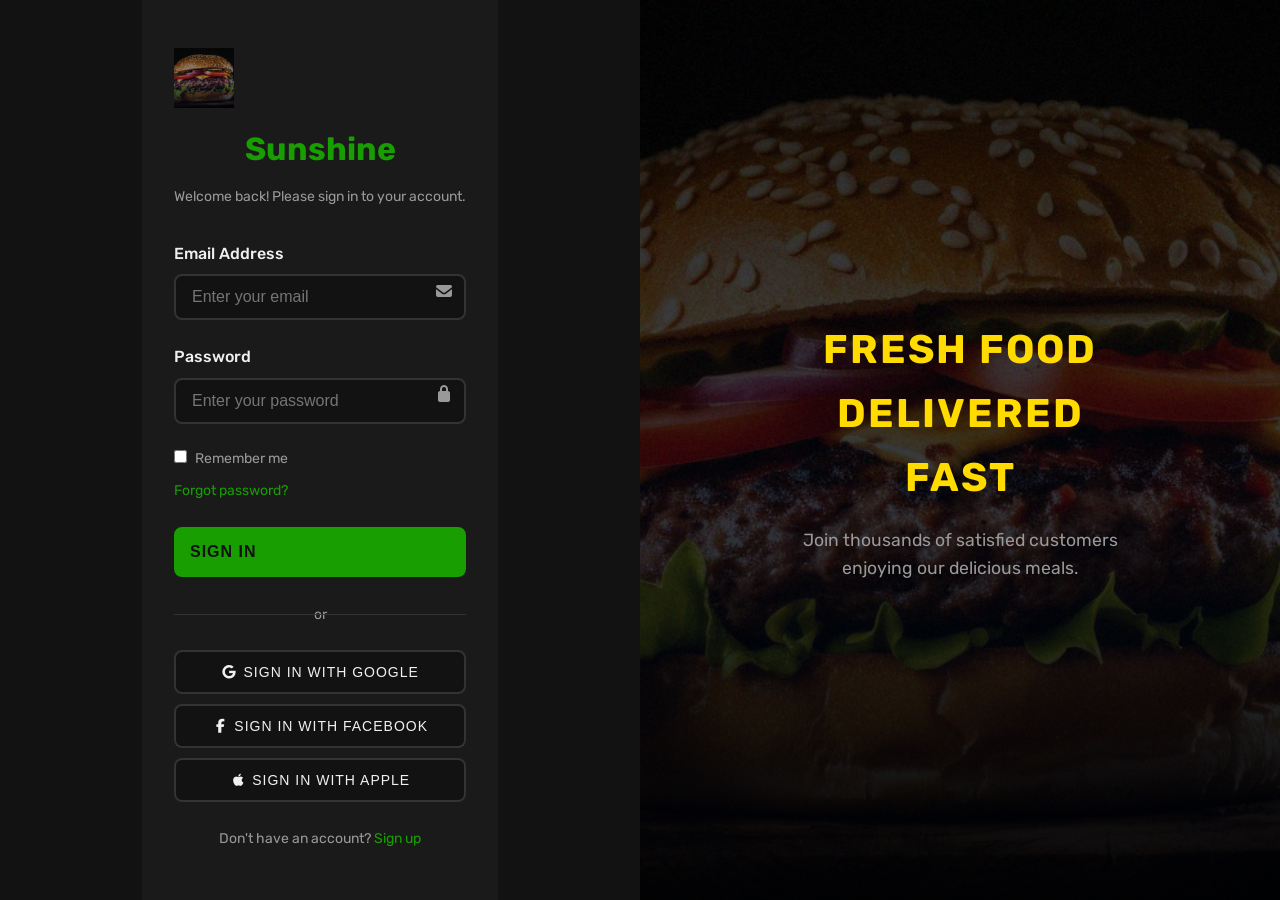
==== login.html @ cbeda0a0 "first commit and first debugging" ====
<!DOCTYPE html>
<html lang="en">
<head>
    <meta charset="UTF-8">
    <meta name="viewport" content="width=device-width, initial-scale=1.0">
    <title>Login - Sunshine</title>
    <link rel="stylesheet" href="css/index.css">
    <link rel="stylesheet" href="/fonts awesome/css/all.css">
</head>
<body>
    <div class="login-container">
        <div class="login-form">
            <div class="logo-section">
                <img src="/images/burger.png" alt="Sunshine Logo" class="logo-img">
                <h1>Sunshine</h1>
                <p>Welcome back! Please sign in to your account.</p>
            </div>

            <form id="loginForm">
                <div class="form-group">
                    <label for="email">Email Address</label>
                    <input type="email" id="email" name="email" placeholder="Enter your email" required>
                    <i class="fas fa-envelope"></i>
                </div>

                <div class="form-group">
                    <label for="password">Password</label>
                    <input type="password" id="password" name="password" placeholder="Enter your password" required>
                    <i class="fas fa-lock"></i>
                </div>

                <div class="form-options">
                    <label class="checkbox-container">
                        <input type="checkbox" name="remember">
                        Remember me
                    </label>
                    <a href="#" class="forgot-password">Forgot password?</a>
                </div>

                <button type="submit" class="btn btn-login">Sign In</button>

                <div class="divider">
                    <span>or</span>
                </div>

                <div class="social-login">
                    <button type="button" class="btn btn-google">
                        <a href="https://support.google.com" id="btn"><i class="fab fa-google"></i> Sign in with Google</a>
                    </button>
                    <button type="button" class="btn btn-facebook">
                        <a href="https://facebook.com" id="btn"><i class="fab fa-facebook-f"></i> Sign in with Facebook</a>
                    </button>
                    <button type="button" class="btn btn-apple">
                       <a  href="https://support.apple.com" id="btn"><i class="fab fa-apple"></i> Sign in  with Apple</a>
                    </button>
                </div>

                <p class="signup-link">
                    Don't have an account? <a href="signup.html">Sign up</a>
                </p>
            </form>
        </div>

        <div class="login-image">
            <img src="/images/burger.png" alt="Food">
            <div class="overlay">
                <h2>Fresh Food Delivered Fast</h2>
                <p>Join thousands of satisfied customers enjoying our delicious meals.</p>
            </div>
        </div>
    </div>

    <script src="script.js"></script>
    <script>
        // Login form functionality
        document.getElementById('loginForm').addEventListener('submit', function(e) {
            e.preventDefault();

            const email = document.getElementById('email').value;
            const password = document.getElementById('password').value;

            // Basic validation
            if (!email || !password) {
                showNotification('Please fill in all fields', 'error');
                return;
            }

            // Simulate login (replace with actual authentication)
            showNotification('Logging in...', 'info');

            setTimeout(() => {
                // Mock successful login
                localStorage.setItem('loggedIn', 'true');
                showNotification('Login successful! Redirecting...', 'success');
                setTimeout(() => {
                    window.location.href = 'menu.html';
                }, 1500);
            }, 2000);
        });

        function showNotification(message, type = 'info') {
            const notification = document.createElement('div');
            notification.className = `notification ${type}`;
            notification.textContent = message;
            notification.style.cssText = `
                position: fixed;
                top: 20px;
                right: 20px;
                padding: 12px 20px;
                border-radius: 8px;
                box-shadow: 0 4px 12px rgba(0,0,0,0.3);
                z-index: 1000;
                animation: slideInRight 0.3s ease;
                font-weight: 500;
            `;

            // Color based on type
            if (type === 'success') notification.style.background = 'var(--header-color)';
            else if (type === 'error') notification.style.background = 'var(--menu-color)';
            else notification.style.background = 'var(--categories-color)';

            notification.style.color = 'white';

            document.body.appendChild(notification);

            setTimeout(() => {
                notification.style.animation = 'slideOutRight 0.3s ease';
                setTimeout(() => notification.remove(), 300);
            }, 3000);
        }
    </script>
</body>
</html>
---- css/index.css ----
@import url('https://fonts.googleapis.com/css2?family=Rubik:wght@300;400;600;700&display=swap');

/* ============ Root Variables ============ */
:root {
    --primary-black: #121212;
    --primary-yellow: #ffdb00;
    --dark-bg: #1a1a1a;
    --text-light: #f0f0f0;
    --text-muted: #999;
    --border-color: #333;
    /* Section-specific colors */
    --header-color: #189e01;
    --hero-color: #72b802;
    --categories-color: #e7a545;
    --menu-color: #cc010a;
    --footer-color: #883a61;
}

/* ============ Global Styles ============ */
* {
    box-sizing: border-box;
    padding: 0;
    margin: 0;
}

html, 
body {
    font-family: 'Rubik', sans-serif;
    background: var(--primary-black);
    color: var(--text-light);
    line-height: 1.6;
    overflow-x: hidden;
}

a {
    color: var(--primary-yellow);
    text-decoration: none;
    transition: color 0.3s ease;
}

a:hover {
    color: #ffed4e;
}

ul {
    list-style-type: none;
}

img {
    width: 100vw;
    display: block;
}

h1, h2, h3, h4, h5, h6 {
    font-weight: 700;
}

h2 {
    font-size: 2.5rem;
    margin-bottom: 2rem;
    color: var(--categories-color);
    text-transform: uppercase;
    letter-spacing: 2px;
}

h3 {
    font-size: 1.3rem;
    color: var(--text-light);
}

p {
    color: var(--text-muted);
    line-height: 1.8;
}

/* ============ Button Styles ============ */
.btn {
    display: inline-block;
    background: var(--menu-color);
    color: var(--primary-black);
    padding: 12px 28px;
    font-size: 14px;
    font-weight: 600;
    border: 2px solid var(--menu-color);
    border-radius: 8px;
    cursor: pointer;
    text-transform: uppercase;
    letter-spacing: 1px;
    transition: all 0.3s ease;
    display: flex;
    align-items: center;
    gap: 8px;
}

.btn:hover {
    background: #e6000f;
    border-color: #e6000f;
    transform: translateY(-2px);
    box-shadow: 0 5px 15px rgba(204, 1, 10, 0.3);
}

.btn:active {
    transform: translateY(0);
}

.btn-cta {
    font-size: 16px;
    padding: 14px 32px;
}

.btn-outline {
    background: transparent;
    color: var(--primary-yellow);
    border: 2px solid var(--primary-yellow);
}

.btn-outline:hover {
    background: var(--menu-color);
    color: var(--primary-black);
}

.btn-dark {
    background: var(--primary-black);
    color: var(--menu-color);
    border-color: var(--menu-color);
}

.btn-dark:hover {
    background: var(--menu-color);
    color: var(--primary-black);
}

/* ============ Header Styles ============ */
header {
    position: absolute;
    top: 0;
    left: 0;
    right: 0;
    background: transparent;
    padding: 1rem 2rem;
    z-index: 10;
}

.top-bar {
    display: flex;
    justify-content: space-between;
    align-items: center;
    margin-bottom: 1rem;
    width: 100%;
    max-width: 1200px;
    margin: 0 auto;
}

.logo {
    display: flex;
    align-items: center;
    gap: 10px;
    font-size: 24px;
    font-weight: 700;
    color: var(--header-color);
    transition: transform 0.3s ease;
    margin-top: 30px;
}

.logo:hover {
    transform: scale(1.05);
}

.logo-img {
    width: 35px;
    height: 35px;
    object-fit: cover;
}

.location {
    display: flex;
    align-items: center;
    gap: 8px;
    color: var(--text-muted);
    font-size: 14px;
    transition: color 0.3s ease;
}

.location:hover {
    color: var(--primary-yellow);
}

.location i {
    color: var(--header-color);
    font-size: 16px;
}

.user {
    position: absolute;
    top: 10px;
    right: 10px;
    font-size: 14px;
}

.user a {
    display: inline-flex;
    align-items: center;
    gap: 6px;
    padding: 8px 16px;
    background-color: var(--header-color);
    color: white;
    text-decoration: none;
    border-radius: 5px;
    font-weight: 500;
    transition: background-color 0.3s ease;
}

.user a:hover {
    background-color: #0f7a00;
}

.user i {
    font-size: 16px;
}

.search-bar {
    position: absolute;
    top: 80px;
    right: 2rem;
    width: 100%;
    max-width: 200px;
    background: transparent;
}

.search-bar input {
    width: 100%;
    padding: 12px 60px 12px 16px;
    background: transparent;
    border: 2px solid rgba(255, 255, 255, 0.5);
    border-radius: 8px;
    color: var(--text-light);
    font-size: 14px;
    transition: all 0.3s ease;
}

.search-bar input:focus {
    outline: none;
    border-color: var(--header-color);
    box-shadow: 0 0 10px rgba(24, 158, 1, 0.2);
}

.search-bar input::placeholder {
    color: var(--text-muted);
}

.search-bar button {
    position: absolute;
    right: 0;
    top: 0;
    height: 100%;
    padding: 12px 20px;
    background: transparent;
    color: var(--text-light);
    border: none;
    border-radius: 0 8px 8px 0;
    cursor: pointer;
    font-weight: 600;
    transition: all 0.3s ease;
}

.search-bar button:hover {
    background: #1da60a;
    transform: translateY(-2px);
}

/* ============ Main Content ============ */
main {
    width: 100%;
    max-width: 100%;
    margin: 0 auto;
    padding: 0 2rem;
}

/* ============ Hero Section ============ */
.hero {
    position: relative;
    display: grid;
    place-items: center;
    min-height: 572px;
    padding: 0 0 66px 0;
    animation: slideInUp 0.8s ease;
    overflow: hidden;
    width: 100vw;
    left: 50%;
    right: 50%;
    margin-left: -50vw;
    margin-right: -50vw;
}

.hero::before {
    content: '';
    position: absolute;
    inset: 0;
    background: radial-gradient(circle at top left, rgba(114, 184, 2, 0.14), transparent 35%),
                linear-gradient(180deg, rgba(0, 0, 0, 0.35), rgba(0, 0, 0, 0.7));
    z-index: 1;
}

@keyframes slideInUp {
    from {
        opacity: 0;
        transform: translateY(30px);
    }
    to {
        opacity: 1;
        transform: translateY(0);
    }
}

.hero-content {
    position: relative;
    z-index: 2;
    max-width: 650px;
    text-align: left;
    padding: 2rem;
}

.hero-content h1 {
    font-size: 4vw;
    color: var(--text-light);
    margin-bottom: 20px;
    line-height: 1.1;
    letter-spacing: 1px;
    text-transform: uppercase;
    text-shadow: 0 10px 30px rgba(0, 0, 0, 0.35);
    display: inline-block;
}

.hero-content h1:first-of-type {
    font-size: 5vw;
    color: var(--hero-color);
    margin-bottom: 0;
    margin-right: 20px;
    letter-spacing: 2px;
}

.hero-content h1 span {
    color: var(--hero-color);
    display: inline-block;
    padding-bottom: 4px;
    border-bottom: 4px solid rgba(114, 184, 2, 0.85);
}

.hero-content p {
    font-size: 1rem;
    margin-bottom: 30px;
    max-width: 520px;
}

.hero-image {
    position: absolute;
    inset: 0;
    z-index: 0;
    overflow: hidden;
    animation: float 6s ease-in-out infinite;
}

.hero-image img {
    width: 100%;
    height: 100%;
    object-fit: cover;
    filter: brightness(0.55);
    transform: scale(1.02);
    transition: transform 0.8s ease, filter 0.8s ease;
}

.hero:hover .hero-image img {
    transform: scale(1.08);
    filter: brightness(0.6);
}

@keyframes float {
    0%, 100% {
        transform: translateY(0px);
    }
    50% {
        transform: translateY(-15px);
    }
}

/* ============ Categories Section ============ */
.categories {
    padding: 60px 0;
    text-align: center;
}

.category-grid {
    display: grid;
    grid-template-columns: repeat(auto-fit, minmax(150px, 1fr));
    gap: 22px;
    margin-top: 2rem;
}

.category {
    background: var(--dark-bg);
    border: 2px solid var(--border-color);
    border-radius: 12px;
    padding: 33px 22px;
    min-height: 220px;
    cursor: pointer;
    transition: all 0.3s ease;
    display: flex;
    flex-direction: column;
    align-items: center;
    gap: 15px;
}

.category i {
    font-size: 36px;
    color: var(--categories-color);
    transition: transform 0.3s ease;
}

.category span {
    font-size: 16px;
    font-weight: 600;
    color: var(--text-light);
}

.category:hover {
    background: var(--categories-color);
    border-color: var(--categories-color);
    transform: translateY(-8px);
    box-shadow: 0 10px 25px rgba(231, 165, 69, 0.2);
}

.category:hover i {
    color: var(--primary-black);
    transform: scale(1.1);
}

.category:hover span {
    color: var(--primary-black);
}



/* ============ Menu Section ============ */
.menu {
    padding: 60px 0;
}

.menu-grid {
    display: grid;
    grid-template-columns: repeat(auto-fit, minmax(250px, 1fr));
    gap: 33px;
    margin-top: 2rem;
}

.card {
    background: var(--dark-bg);
    border: 2px solid var(--border-color);
    border-radius: 12px;
    overflow: hidden;
    transition: all 0.3s ease;
    animation: slideInUp 0.8s ease;
    display: flex;
    flex-direction: column;
    height: 100%;
}

.card:nth-child(1) {
    animation-delay: 0.1s;
}

.card:nth-child(2) {
    animation-delay: 0.2s;
}

.card:nth-child(3) {
    animation-delay: 0.3s;
}

.card:nth-child(4) {
    animation-delay: 0.4s;
}

.card:hover {
    border-color: var(--menu-color);
    transform: translateY(-10px);
    box-shadow: 0 15px 35px rgba(204, 1, 10, 0.15);
}

.card img {
    width: 100%;
    height: 220px;
    object-fit: cover;
    transition: transform 0.3s ease;
}

.card:hover img {
    transform: scale(1.08);
}

.card h3 {
    padding: 20px 20px 10px 20px;
    color: var(--menu-color);
}

.card p {
    padding: 0 20px 15px 20px;
    font-size: 14px;
    flex-grow: 1;
}

.card button {
    margin: 0 20px 20px 20px;
    width: calc(100% - 40px);
    background: var(--menu-color);
    color: var(--text-light);
    border: 2px solid var(--menu-color);
    padding: 12px 16px;
    font-size: 14px;
    font-weight: 600;
    border-radius: 6px;
    cursor: pointer;
    transition: all 0.3s ease;
    text-transform: uppercase;
    letter-spacing: 0.5px;
    display: flex;
    align-items: center;
    justify-content: center;
    gap: 8px;
}

.card button::before {
    content: '🛒';
    font-size: 16px;
}

.card button:hover {
    background: #e6000f;
    border-color: #e6000f;
    transform: translateY(-2px);
    box-shadow: 0 4px 12px rgba(204, 1, 10, 0.3);
}

/* ============ Footer ============ */
footer {
    background: var(--dark-bg);
    border-top: 2px solid var(--footer-color);
    padding: 30px 2rem;
    text-align: center;
    margin-top: 60px;
}

footer p {
    color: var(--text-muted);
    font-size: 14px;
    transition: color 0.3s ease;
}

footer p:hover {
    color: var(--footer-color);
}

/* ============ Login/Signup Page Styles ============ */
.login-container,
.signup-container {
    display: grid;
    grid-template-columns: 1fr 1fr;
    min-height: 100vh;
    background: var(--primary-black);
}

.login-form,
.signup-form {
    display: flex;
    flex-direction: column;
    justify-content: center;
    padding: 2rem;
    background: var(--dark-bg);
    max-width: 400px;
    margin: 0 auto;
}

.logo-section {
    text-align: center;
    margin-bottom: 2rem;
}

.logo-section .logo-img {
    width: 60px;
    height: 60px;
    margin-bottom: 1rem;
}

.logo-section h1 {
    color: var(--header-color);
    font-size: 2rem;
    margin-bottom: 0.5rem;
}

.logo-section p {
    color: var(--text-muted);
    font-size: 14px;
}

.form-group {
    position: relative;
    margin-bottom: 1.5rem;
}

.form-group label {
    display: block;
    margin-bottom: 0.5rem;
    color: var(--text-light);
    font-weight: 500;
}

.form-group input {
    width: 100%;
    padding: 12px 40px 12px 16px;
    background: var(--primary-black);
    border: 2px solid var(--border-color);
    border-radius: 8px;
    color: var(--text-light);
    font-size: 16px;
    transition: all 0.3s ease;
}

.form-group input:focus {
    outline: none;
    border-color: var(--header-color);
    box-shadow: 0 0 10px rgba(24, 158, 1, 0.2);
}

.form-group i {
    position: absolute;
    right: 12px;
    top: 42px;
    color: var(--text-muted);
}

.form-options {
    display: flex;
    flex-direction: column;
    gap: 10px;
    margin-bottom: 1.5rem;
}

.checkbox-container {
    display: flex;
    align-items: flex-start;
    gap: 8px;
    color: var(--text-muted);
    font-size: 14px;
    cursor: pointer;
}

.checkbox-container input[type="checkbox"] {
    width: auto;
    margin: 0;
    margin-top: 2px;
}

.forgot-password {
    color: var(--header-color);
    font-size: 14px;
    text-decoration: none;
}

.forgot-password:hover {
    text-decoration: underline;
}

.btn-login,
.btn-signup {
    width: 100%;
    margin-bottom: 1.5rem;
    background: var(--header-color);
    color: var(--primary-black);
    border: 2px solid var(--header-color);
    padding: 14px;
    font-size: 16px;
    font-weight: 600;
}

.btn-login:hover,
.btn-signup:hover {
    background: #1da60a;
    border-color: #1da60a;
}

.divider {
    text-align: center;
    margin: 1.5rem 0;
    position: relative;
}

.divider::before {
    content: '';
    position: absolute;
    top: 50%;
    left: 0;
    right: 0;
    height: 1px;
    background: var(--border-color);
}

.divider span {
    background: var(--dark-bg);
    padding: 0 1rem;
    color: var(--text-muted);
    font-size: 14px;
}

.social-login,
.social-signup {
    display: flex;
    flex-direction: column;
    gap: 10px;
    margin-bottom: 1.5rem;
}

.btn-google, .btn-facebook, .btn-apple {
    width: 100%;
    padding: 12px;
    border: 2px solid var(--border-color);
    background: var(--primary-black);
    color: var(--text-light);
    border-radius: 8px;
    cursor: pointer;
    font-size: 14px;
    font-weight: 500;
    transition: all 0.3s ease;
    display: flex;
    align-items: center;
    justify-content: center;
    gap: 8px;
}

.btn-google:hover {
    background: #db4437;
    border-color: #db4437;
}

.btn-facebook:hover {
    background: #4267B2;
    border-color: #4267B2;
}
.btn-apple:hover {
    background: #2f2e2e;
    border-color: #2f2e2e;
}

#btn{
    color: #f0f0f0;
}

.signup-link,
.login-link {
    text-align: center;
    color: var(--text-muted);
    font-size: 14px;
}

.signup-link a,
.login-link a {
    color: var(--header-color);
    text-decoration: none;
}

.signup-link a:hover,
.login-link a:hover {
    text-decoration: underline;
}

.login-image,
.signup-image {
    position: relative;
    overflow: hidden;
    display: flex;
    align-items: center;
    justify-content: center;
}

.login-image img,
.signup-image img {
    width: 100%;
    height: 100%;
    object-fit: cover;
    filter: brightness(0.4);
}

.overlay {
    position: absolute;
    top: 50%;
    left: 50%;
    transform: translate(-50%, -50%);
    text-align: center;
    color: white;
    z-index: 2;
    max-width: 400px;
}

.overlay h2 {
    font-size: 2.5rem;
    margin-bottom: 1rem;
    color: var(--primary-yellow);
}

.overlay p {
    font-size: 1.1rem;
    line-height: 1.6;
}

/* ============ Responsive Design for Login/Signup ============ */
@media (max-width: 768px) {
    .login-container,
    .signup-container {
        grid-template-columns: 1fr;
    }

    .login-form,
    .signup-form {
        max-width: 100%;
        padding: 1rem;
    }

    .login-image,
    .signup-image {
        display: none;
    }

    .overlay h2 {
        font-size: 2rem;
    }
}

/* ============ General Responsive Design ============ */
@media (max-width: 768px) {
    .top-bar {
        flex-direction: column;
        gap: 10px;
        align-items: flex-start;
    }

    .search-bar{
         flex-direction: column;
    }

    .hero {
        grid-template-columns: 1fr;
        padding: 40px 0;
    }

    .hero-content h1 {
        font-size: 2rem;
    }

    .hero-content p {
        font-size: 14px;
    }

    .hero-image {
        order: -1;
    }

    h2 {
        font-size: 1.8rem;
    }

    .category-grid {
        grid-template-columns: repeat(2, 1fr);
    }

    .menu-grid {
        grid-template-columns: 1fr;
    }

    .categories {
        padding: 40px 0;
    }

    .menu {
        padding: 40px 0;
    }

    header {
        padding: 0.8rem 1rem;
    }

    .logo {
        font-size: 18px;
    }

    .logo-img {
        width: 30px;
        height: 30px;
    }

    .location {
        font-size: 12px;
    }

    .user {
        font-size: 12px;
    }
}

@media (max-width: 480px) {
    .hero-content h1 {
        font-size: 1.5rem;
    }

    .hero-content p {
        font-size: 13px;
    }

    h2 {
        font-size: 1.4rem;
    }

    .category-grid {
        grid-template-columns: repeat(2, 1fr);
        gap: 15px;
    }

    .category {
        padding: 20px 15px;
        gap: 10px;
    }

    .category i {
        font-size: 28px;
    }

    .category span {
        font-size: 14px;
    }

    .card {
        margin: 0 auto;
        max-width: 100%;
    }

    .btn {
        padding: 10px 20px;
        font-size: 12px;
    }

    main {
        padding: 0 1rem;
    }

    header {
        padding: 0.5rem 1rem;
    }

    .logo {
        font-size: 16px;
    }
}

/* ============ Hamburger Menu ============ */
.hamburger {
    cursor: pointer;
    font-size: 24px;
    color: var(--text-light);
    transition: color 0.3s ease;
}

.hamburger:hover {
    color: var(--primary-yellow);
}

.sidebar {
    position: fixed;
    top: 0;
    right: -300px;
    width: 300px;
    height: 100%;
    background: var(--dark-bg);
    box-shadow: -2px 0 10px rgba(0,0,0,0.5);
    transition: right 0.3s ease;
    z-index: 1001;
    padding: 20px;
    display: flex;
    flex-direction: column;
}

.sidebar.active {
    right: 0;
}

.sidebar-header {
    display: flex;
    justify-content: space-between;
    align-items: center;
    margin-bottom: 20px;
}

.sidebar-header h3 {
    color: var(--header-color);
    margin: 0;
}

.sidebar-header i {
    cursor: pointer;
    font-size: 24px;
    color: var(--text-light);
}

.sidebar-links {
    list-style: none;
    padding: 0;
}

.sidebar-links li {
    margin-bottom: 15px;
}

.sidebar-links a {
    color: var(--text-light);
    text-decoration: none;
    font-size: 18px;
    transition: color 0.3s ease;
}

.sidebar-links a:hover {
    color: var(--primary-yellow);
}
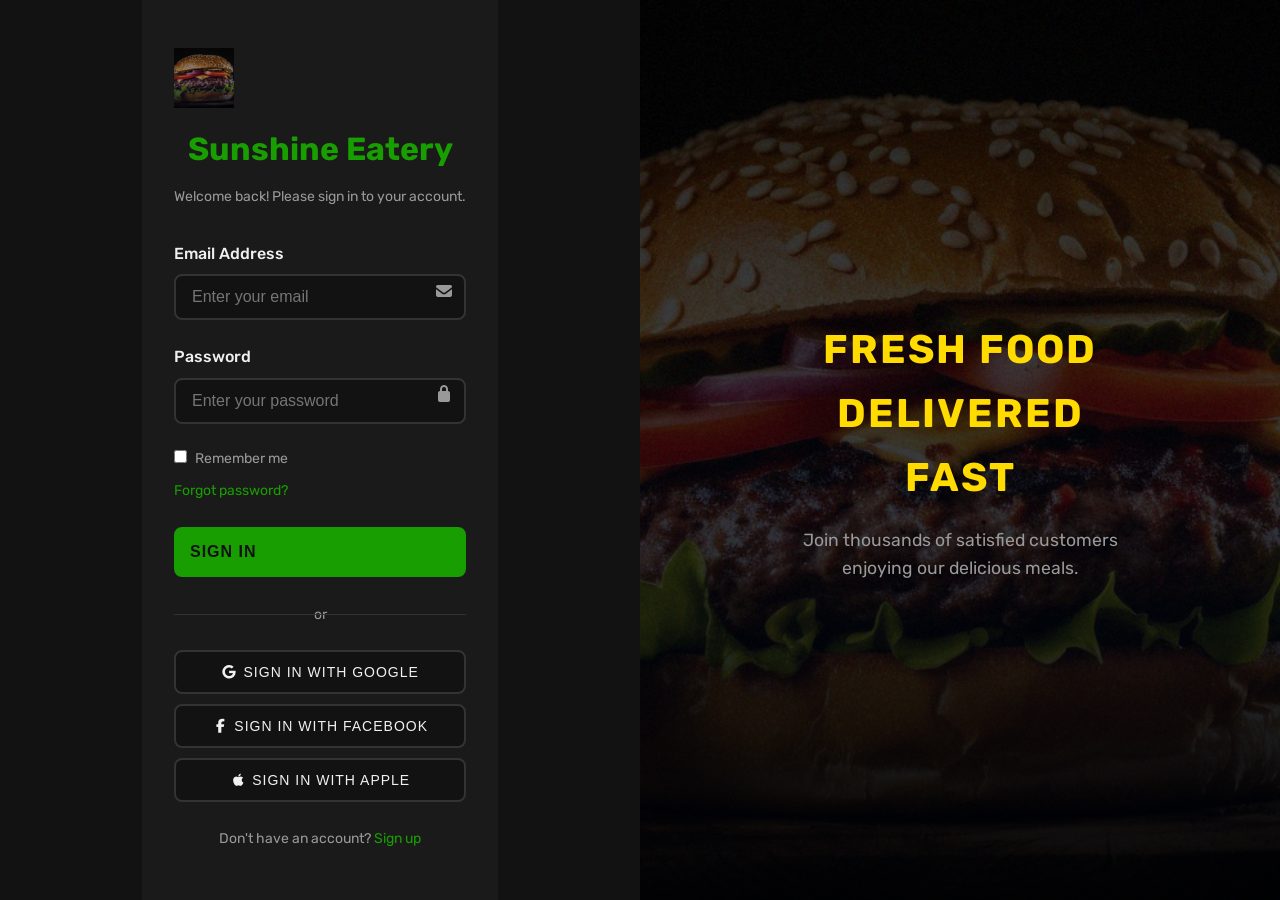
==== commit da12b57f: "smae chages as the previous one but in the login.html, menu.html and index.html" ====
--- a/login.html
+++ b/login.html
@@ -3,7 +3,7 @@
 <head>
     <meta charset="UTF-8">
     <meta name="viewport" content="width=device-width, initial-scale=1.0">
-    <title>Login - Sunshine</title>
+    <title>Login - Sunshine Eatery</title>
     <link rel="stylesheet" href="css/index.css">
     <link rel="stylesheet" href="/fonts awesome/css/all.css">
 </head>
@@ -12,7 +12,7 @@
         <div class="login-form">
             <div class="logo-section">
                 <img src="/images/burger.png" alt="Sunshine Logo" class="logo-img">
-                <h1>Sunshine</h1>
+                <h1>Sunshine Eatery</h1>
                 <p>Welcome back! Please sign in to your account.</p>
             </div>
 
@@ -71,7 +71,13 @@
     </div>
 
     <script src="script.js"></script>
+    <script src="cart.js"></script>
     <script>
+        // Initialize cart system
+        document.addEventListener('DOMContentLoaded', function() {
+            initializeCart();
+        });
+
         // Login form functionality
         document.getElementById('loginForm').addEventListener('submit', function(e) {
             e.preventDefault();
@@ -91,6 +97,7 @@
             setTimeout(() => {
                 // Mock successful login
                 localStorage.setItem('loggedIn', 'true');
+                localStorage.setItem('userEmail', email);
                 showNotification('Login successful! Redirecting...', 'success');
                 setTimeout(() => {
                     window.location.href = 'menu.html';
--- a/css/index.css
+++ b/css/index.css
@@ -172,24 +172,6 @@
     object-fit: cover;
 }
 
-.location {
-    display: flex;
-    align-items: center;
-    gap: 8px;
-    color: var(--text-muted);
-    font-size: 14px;
-    transition: color 0.3s ease;
-}
-
-.location:hover {
-    color: var(--primary-yellow);
-}
-
-.location i {
-    color: var(--header-color);
-    font-size: 16px;
-}
-
 .user {
     position: absolute;
     top: 10px;
@@ -221,9 +203,9 @@
 .search-bar {
     position: absolute;
     top: 80px;
-    right: 2rem;
-    width: 100%;
-    max-width: 200px;
+    right: 0.6rem;
+    width:  100%;
+    max-width: 150px;
     background: transparent;
 }
 
@@ -246,6 +228,7 @@
 
 .search-bar input::placeholder {
     color: var(--text-muted);
+    font-size: 10px;
 }
 
 .search-bar button {
@@ -630,6 +613,41 @@
     box-shadow: 0 0 10px rgba(24, 158, 1, 0.2);
 }
 
+.form-group select {
+    width: 100%;
+    padding: 12px 40px 12px 16px;
+    background: var(--primary-black);
+    border: 2px solid var(--border-color);
+    border-radius: 8px;
+    color: var(--text-light);
+    font-size: 16px;
+    transition: all 0.3s ease;
+    cursor: pointer;
+    appearance: none;
+    background-image: url("data:image/svg+xml;charset=UTF-8,%3csvg xmlns='http://www.w3.org/2000/svg' viewBox='0 0 24 24' fill='none' stroke='%23999' stroke-width='2'%3e%3cpolyline points='6 9 12 15 18 9'%3e%3c/polyline%3e%3c/svg%3e");
+    background-repeat: no-repeat;
+    background-position: right 12px center;
+    background-size: 20px;
+    padding-right: 40px;
+}
+
+.form-group select:focus {
+    outline: none;
+    border-color: var(--header-color);
+    box-shadow: 0 0 10px rgba(24, 158, 1, 0.2);
+}
+
+.form-group select option {
+    background: var(--primary-black);
+    color: var(--text-light);
+    padding: 10px;
+}
+
+.form-group select option:checked {
+    background: var(--header-color);
+    color: var(--primary-black);
+}
+
 .form-group i {
     position: absolute;
     right: 12px;
